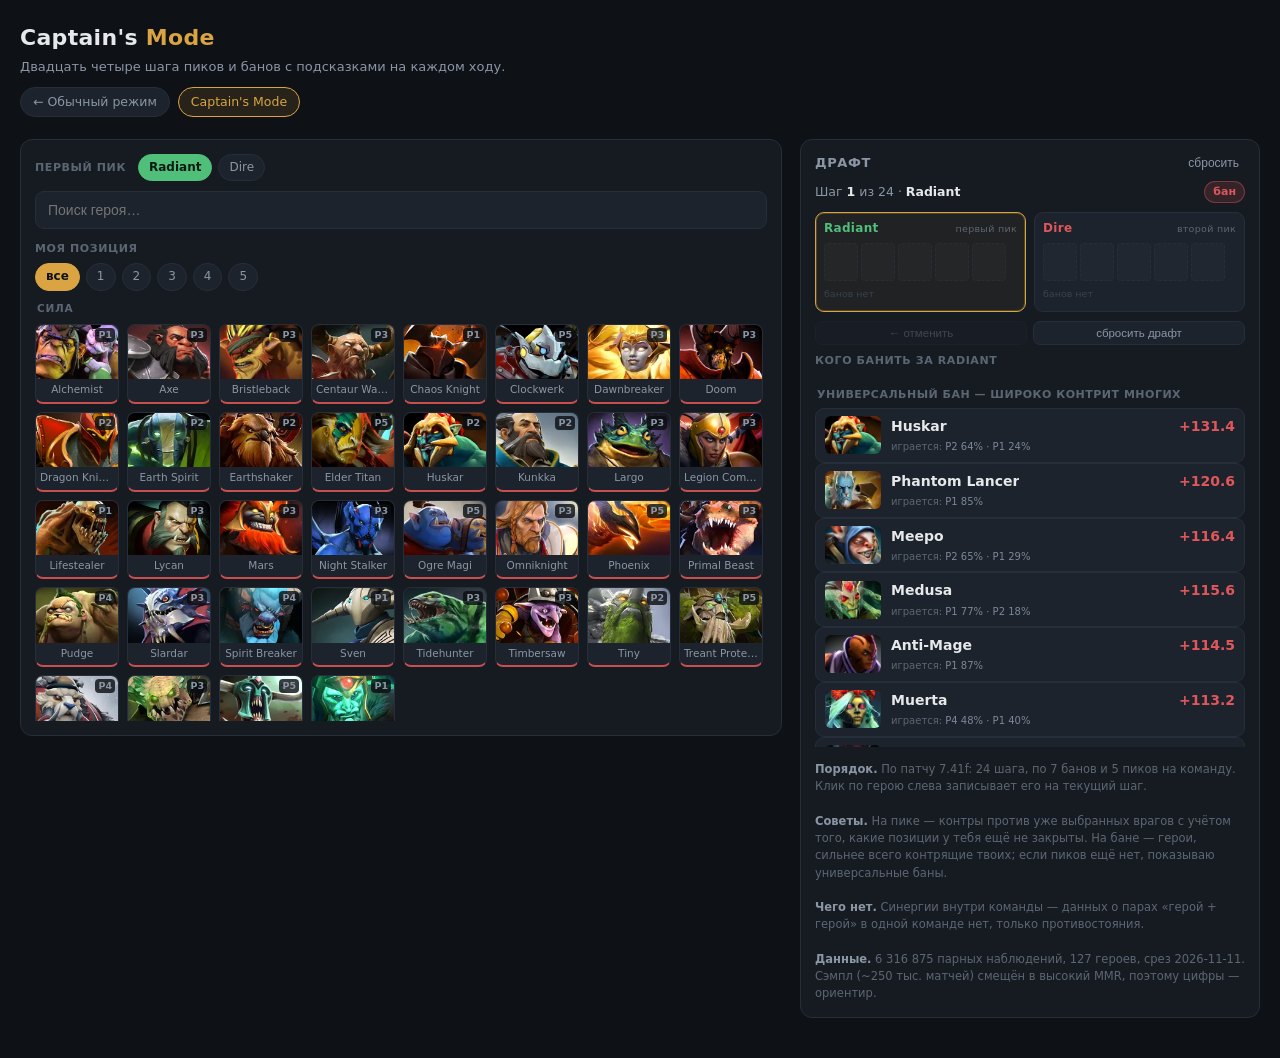
==== cm.html @ 1a608daa "Captain's Mode отдельной страницей, сортировка героев по атрибуту" ====
<!doctype html>
<html lang="ru">
<head>
<meta charset="utf-8">
<meta name="viewport" content="width=device-width, initial-scale=1">
<title>Captain's Mode — Контрпики Dota 2</title>
<link rel="stylesheet" href="app.css">
</head>
<body>

<header>
  <h1>Captain's <span>Mode</span></h1>
  <div class="sub">Двадцать четыре шага пиков и банов с подсказками на каждом ходу.</div>
  <div class="nav">
    <a href="index.html">← Обычный режим</a>
    <a class="active" href="cm.html">Captain's Mode</a>
  </div>
</header>

<main>
  <section class="card pad">
    <div class="chips" id="firstpick"></div>
    <input type="search" id="q" placeholder="Поиск героя…" autocomplete="off">
    <div class="lbl">Моя позиция</div>
    <div class="chips" id="mypos"></div>
    <div class="grid" id="grid"></div>
  </section>

  <aside class="card pad">
    <div class="hdr">
      <h2>Драфт</h2>
      <button class="clear" id="clear">сбросить</button>
    </div>
    <div id="board"></div>
    <div class="res" id="res"></div>
    <div class="note" id="note"></div>
  </aside>
</main>

<script src="data.js"></script>
<script src="app.js"></script>
<script>
(function(){
  "use strict";
  const A = window.DOTA, H = A.H, N = A.N, POSN = A.POSN;

  // Порядок Captain's Mode по патчу 7.41f: 24 шага, 14 банов и 10 пиков.
  // 7.34 переделал структуру фаз, 7.40 переставил баны в первой и третьей.
  // "first" — команда, которая берёт первой (её выбирает пользователь).
  const CM_ORDER = [
    ["first","ban"],  ["first","ban"],  ["second","ban"], ["second","ban"],
    ["first","ban"],  ["second","ban"], ["second","ban"],
    ["first","pick"], ["second","pick"],
    ["first","ban"],  ["first","ban"],  ["second","ban"],
    ["second","pick"],["first","pick"], ["first","pick"], ["second","pick"],
    ["second","pick"],["first","pick"],
    ["first","ban"],  ["second","ban"], ["first","ban"],  ["second","ban"],
    ["first","pick"], ["second","pick"]
  ];

  let firstPick = "rad";   // кто берёт первым
  let myPos = 0;
  let draft = [];          // [{side, type, hero}]

  const $ = id => document.getElementById(id);
  const sideName = s => s === "rad" ? "Radiant" : "Dire";
  const other = s => s === "rad" ? "dir" : "rad";
  const takenSet = () => new Set(draft.map(d => d.hero));

  function cmActions(){
    return CM_ORDER.map(function(step){
      return { side: step[0] === "first" ? firstPick : other(firstPick), type: step[1] };
    });
  }

  function renderFirstPick(){
    const box = $("firstpick");
    box.innerHTML = "";
    const lab = document.createElement("span");
    lab.className = "lbl";
    lab.style.cssText = "margin:0 6px 0 0";
    lab.textContent = "первый пик";
    box.appendChild(lab);
    ["rad", "dir"].forEach(function(s){
      const c = document.createElement("div");
      c.className = "chip " + s + (firstPick === s ? " on" : "");
      c.textContent = sideName(s);
      c.onclick = () => { if (firstPick !== s){ firstPick = s; draft = []; renderAll(); } };
      box.appendChild(c);
    });
  }

  function renderMyPos(){
    const box = $("mypos");
    box.innerHTML = "";
    const mk = function(val, text, title){
      const c = document.createElement("div");
      c.className = "chip" + (myPos === val ? " on" : "");
      c.textContent = text;
      if (title) c.title = title;
      c.onclick = () => { myPos = val; renderAll(); };
      box.appendChild(c);
    };
    mk(0, "все", "Не фильтровать");
    for (let p = 1; p <= 5; p++) mk(p, String(p), "Позиция " + p + " — " + POSN[p]);
  }

  function renderGrid(){
    A.grid($("grid"), {
      q: $("q").value, pos: myPos, taken: takenSet(),
      onPick: addDraft
    });
  }

  function addDraft(i){
    const acts = cmActions();
    if (draft.length >= acts.length) return;
    if (draft.some(d => d.hero === i)) return;
    const a = acts[draft.length];
    draft.push({ side: a.side, type: a.type, hero: i });
    renderAll();
  }

  function renderBoard(){
    const acts = cmActions();
    const cur = acts[draft.length] || null;
    const picks = { rad: [], dir: [] };
    const bans = { rad: [], dir: [] };
    draft.forEach(function(d){
      if (d.type === "pick") picks[d.side].push(d.hero);
      else bans[d.side].push(d.hero);
    });

    function col(side){
      const active = cur && cur.side === side ? " active" : "";
      let ps = picks[side].map(function(h){
        return '<img class="cmpick" src="' + A.img(h) + '" title="' + H[h].name + '">';
      }).join("");
      for (let k = picks[side].length; k < 5; k++) ps += '<div class="cmpick empty"></div>';
      const bs = bans[side].map(function(h){
        return '<img class="cmban" src="' + A.img(h) + '" title="бан: ' + H[h].name + '">';
      }).join("");
      return '<div class="cmteam ' + side + active + '">' +
        '<h4>' + sideName(side) + '<span>' +
          (side === firstPick ? "первый пик" : "второй пик") + '</span></h4>' +
        '<div class="cmpicks">' + ps + '</div>' +
        '<div class="cmbans">' + (bs || '<span class="cmnone">банов нет</span>') + '</div>' +
        '</div>';
    }

    let head;
    if (!cur){
      head = '<div class="cmstep"><span>Драфт собран · ' + draft.length + ' из ' +
             acts.length + ' шагов</span><span class="tag done">готово</span></div>';
    } else {
      head = '<div class="cmstep"><span>Шаг <b>' + (draft.length + 1) + '</b> из ' +
             acts.length + ' · <b>' + sideName(cur.side) + '</b></span>' +
             '<span class="tag ' + cur.type + '">' +
             (cur.type === "ban" ? "бан" : "пик") + '</span></div>';
    }

    $("board").innerHTML = head +
      '<div class="cmteams">' + col("rad") + col("dir") + '</div>' +
      '<div class="cmtools">' +
        '<button id="undo"' + (draft.length ? "" : " disabled") + '>← отменить</button>' +
        '<button id="reset">сбросить драфт</button>' +
      '</div>';

    const u = $("undo");
    if (u) u.onclick = () => { draft.pop(); renderAll(); };
    $("reset").onclick = () => { draft = []; renderAll(); };

    return { cur: cur, picks: picks };
  }

  function renderAdvice(cur, picks){
    const res = $("res");
    res.innerHTML = "";
    if (!cur){
      res.innerHTML = '<div class="empty">Драфт собран.<br>' +
        'Можно разобрать ходы кнопкой «← отменить» или начать заново.</div>';
      return;
    }

    const mine = picks[cur.side];
    const theirs = picks[other(cur.side)];
    const taken = takenSet();

    const head = document.createElement("div");
    head.className = "lbl";
    head.style.cssText = "margin:2px 0 0";
    res.appendChild(head);

    /* ---------- пик ---------- */
    if (cur.type === "pick"){
      head.textContent = theirs.length
        ? "Кого брать за " + sideName(cur.side) + " — против " + theirs.length + " вражеских"
        : "Свободный пик — врагов ещё нет";

      const covered = new Set(mine.map(A.topPos));
      const open = [1, 2, 3, 4, 5].filter(p => !covered.has(p));

      if (myPos && open.indexOf(myPos) === -1){
        const e = document.createElement("div");
        e.className = "empty";
        e.textContent = "Позиция " + myPos + " уже закрыта у " + sideName(cur.side) +
          ". Выбери «все», чтобы увидеть остальные.";
        res.appendChild(e);
        return;
      }

      function section(p, limit){
        const rows = [];
        for (let c = 0; c < N; c++){
          if (taken.has(c) || !A.canPlay(c, p)) continue;
          if (theirs.length) rows.push(A.score(c, theirs, null));
          else rows.push({ c: c, s: A.D.overall[c] - 50, parts: [], minGames: Infinity });
        }
        rows.sort((a, b) => b.s - a.s);
        if (!rows.length) return;

        const sect = document.createElement("div");
        sect.className = "sect";
        sect.innerHTML = '<h3>Позиция ' + p + ' — ' + POSN[p] + '</h3>';
        rows.slice(0, limit).forEach(function(r){
          sect.appendChild(A.rowEl(r, theirs.length ? {} : {
            hint: "винрейт " + (50 + r.s).toFixed(1) + "%"
          }));
        });
        res.appendChild(sect);
      }

      if (myPos) section(myPos, 10);
      else open.forEach(p => section(p, 3));
      return;
    }

    /* ---------- бан ---------- */
    head.textContent = "Кого банить за " + sideName(cur.side);

    const rows = [];
    for (let c = 0; c < N; c++){
      if (taken.has(c)) continue;
      if (mine.length){
        // чем сильнее герой контрит уже взятых своих — тем нужнее бан
        const sc = A.score(c, mine, null);
        rows.push(sc);
      } else {
        // своих героев ещё нет — баним тех, кто широко контрит многих
        let power = 0;
        for (let j = 0; j < N; j++) if (c !== j && A.D.mu[c][j] > 0) power += A.D.mu[c][j];
        rows.push({ c: c, s: power * 25, parts: [], minGames: Infinity });
      }
    }
    rows.sort((a, b) => b.s - a.s);

    const sect = document.createElement("div");
    sect.className = "sect";
    sect.innerHTML = '<h3>' + (mine.length
      ? "насколько сильно контрит твоих героев"
      : "универсальный бан — широко контрит многих") + '</h3>';
    rows.slice(0, 10).forEach(r => sect.appendChild(A.rowEl(r, { ban: true })));
    res.appendChild(sect);
  }

  function renderNote(){
    const m = A.D.meta;
    $("note").innerHTML =
      '<b>Порядок.</b> По патчу 7.41f: 24 шага, по 7 банов и 5 пиков на команду. ' +
      'Клик по герою слева записывает его на текущий шаг.<br><br>' +
      '<b>Советы.</b> На пике — контры против уже выбранных врагов с учётом того, ' +
      'какие позиции у тебя ещё не закрыты. На бане — герои, сильнее всего контрящие ' +
      'твоих; если пиков ещё нет, показываю универсальные баны.<br><br>' +
      '<b>Чего нет.</b> Синергии внутри команды — данных о парах «герой + герой» в одной ' +
      'команде нет, только противостояния.<br><br>' +
      '<b>Данные.</b> ' + m.observations.toLocaleString("ru-RU") + ' парных наблюдений, ' +
      m.heroes + ' героев, срез ' + m.built + '. Сэмпл (~250 тыс. матчей) смещён в ' +
      'высокий MMR, поэтому цифры — ориентир.';
  }

  function renderAll(){
    renderFirstPick();
    renderMyPos();
    renderGrid();
    const b = renderBoard();
    renderAdvice(b.cur, b.picks);
    renderNote();
    writeHash();
  }

  function readHash(){
    const raw = location.hash.slice(1);
    if (!raw) return;
    try {
      const parts = decodeURIComponent(raw).split(",");
      if (parts[0] !== "cm") return;
      firstPick = parts[1] === "dir" ? "dir" : "rad";
      const acts = cmActions();
      parts.slice(2).forEach(function(tok, k){
        const hero = parseInt(tok, 10);
        if (!(hero >= 0 && hero < N) || k >= acts.length) return;
        if (draft.some(d => d.hero === hero)) return;
        draft.push({ side: acts[k].side, type: acts[k].type, hero: hero });
      });
    } catch (e) { /* битая ссылка — игнорируем */ }
  }

  function writeHash(){
    try {
      const h = "cm," + firstPick + (draft.length
        ? "," + draft.map(function(d){ return d.hero; }).join(",") : "");
      history.replaceState(null, "", "#" + encodeURIComponent(h));
    } catch (e) { /* file:// — не критично */ }
  }

  document.addEventListener("keydown", function(e){
    if (e.key === "Escape"){ draft = []; renderAll(); return; }
    if (e.key === "Backspace" && document.activeElement !== $("q") && draft.length){
      draft.pop(); renderAll();
    }
  });
  $("clear").onclick = () => { draft = []; renderAll(); };
  $("q").oninput = renderGrid;

  readHash();
  renderAll();
})();
</script>
</body>
</html>
---- app.css ----
:root{
  --bg:#0e1116; --panel:#161b22; --panel2:#1c232c; --line:#262e39;
  --text:#e6e8ea; --dim:#8b96a5; --gold:#d9a441; --good:#4fbf7a; --bad:#e0575b;
  --rad:#4fbf7a; --dir:#e0575b;
}
*{box-sizing:border-box}
html,body{margin:0;padding:0;background:var(--bg);color:var(--text);
  font:15px/1.45 "Segoe UI",system-ui,-apple-system,sans-serif}
a{color:var(--gold)}
header{padding:22px 20px 8px;max-width:1400px;margin:0 auto}
h1{margin:0;font-size:22px;letter-spacing:.3px;font-weight:650}
h1 span{color:var(--gold)}
.sub{color:var(--dim);font-size:13px;margin-top:4px}
.nav{margin-top:10px;display:flex;gap:8px;flex-wrap:wrap}
.nav a{font-size:12.5px;text-decoration:none;padding:5px 12px;border-radius:999px;
  border:1px solid var(--line);background:var(--panel2);color:var(--dim)}
.nav a:hover{color:var(--gold);border-color:var(--gold)}
.nav a.active{color:var(--gold);border-color:var(--gold);background:rgba(217,164,65,.12)}

main{max-width:1400px;margin:0 auto;padding:14px 20px 40px;
  display:grid;grid-template-columns:1fr 460px;gap:18px;align-items:start}
@media (max-width:1050px){ main{grid-template-columns:1fr} }

.card{background:var(--panel);border:1px solid var(--line);border-radius:12px}
.pad{padding:14px}

input[type=search]{width:100%;background:var(--panel2);border:1px solid var(--line);
  border-radius:9px;color:var(--text);padding:10px 12px;font-size:14px;outline:none;margin-top:10px}
input[type=search]:focus{border-color:var(--gold)}

.lbl{font-size:11px;text-transform:uppercase;letter-spacing:.6px;color:#5c6673;
  font-weight:600;margin:12px 0 6px}
.chips{display:flex;flex-wrap:wrap;gap:6px;align-items:center}
.chip{font-size:12px;padding:4px 10px;border-radius:999px;cursor:pointer;
  background:var(--panel2);border:1px solid var(--line);color:var(--dim);user-select:none;
  white-space:nowrap}
.chip:hover{color:var(--text)}
.chip.on{background:var(--gold);border-color:var(--gold);color:#101317;font-weight:700}
.chip.on:hover{color:#101317}
.chip.rad.on{background:var(--rad);border-color:var(--rad);color:#0c1a12}
.chip.dir.on{background:var(--dir);border-color:var(--dir);color:#fff}

/* сетка героев */
.grid{display:grid;grid-template-columns:repeat(auto-fill,minmax(76px,1fr));gap:8px;
  max-height:calc(100vh - 480px);min-height:200px;overflow:auto;padding-right:4px;margin-top:10px}
.agroup{grid-column:1/-1;font-size:10.5px;text-transform:uppercase;letter-spacing:.8px;
  color:#5c6673;font-weight:700;margin:10px 0 0;padding-left:2px}
.agroup:first-child{margin-top:0}
.hero{position:relative;cursor:pointer;border-radius:8px;overflow:hidden;
  background:var(--panel2);border:1px solid var(--line);transition:transform .08s,border-color .08s}
.hero:hover{transform:translateY(-2px);border-color:var(--gold)}
.hero img{display:block;width:100%;aspect-ratio:1.5/1;object-fit:cover;background:#0a0d11}
.hero .nm{font-size:10.5px;padding:3px 4px 4px;text-align:center;color:var(--dim);
  white-space:nowrap;overflow:hidden;text-overflow:ellipsis}
.hero.picked{opacity:.22;pointer-events:none;filter:grayscale(1)}
.hero .fallback{display:none;width:100%;aspect-ratio:1.5/1;place-items:center;
  font-size:20px;color:var(--dim);background:#0a0d11}
.hero .pbadge{position:absolute;top:3px;right:3px;background:rgba(10,13,17,.8);
  color:var(--dim);font-size:9.5px;font-weight:700;border-radius:4px;padding:0 3px;line-height:14px}
.attr-str{border-bottom:2px solid #c94f4f} .attr-agi{border-bottom:2px solid #4fbf7a}
.attr-int{border-bottom:2px solid #4fa8e8} .attr-all{border-bottom:2px solid #b06fd6}

/* простой режим */
.slots{display:flex;gap:8px;flex-wrap:wrap;min-height:60px;align-items:center}
.slot{width:64px;height:44px;border-radius:7px;border:1px dashed var(--line);
  background:rgba(255,255,255,.02);display:grid;place-items:center;color:#39424f;font-size:18px}
.pick{position:relative;width:64px;cursor:pointer}
.pick img{width:64px;height:44px;object-fit:cover;border-radius:7px;display:block;border:1px solid var(--line)}
.pick .x{position:absolute;top:-6px;right:-6px;width:18px;height:18px;border-radius:50%;
  background:var(--bad);color:#fff;font-size:12px;line-height:18px;text-align:center;
  opacity:0;transition:opacity .1s}
.pick:hover .x{opacity:1}
.posbadge{position:absolute;left:3px;bottom:3px;background:rgba(10,13,17,.88);
  border:1px solid var(--gold);color:var(--gold);font-size:10px;font-weight:700;
  border-radius:5px;padding:0 4px;line-height:15px;cursor:pointer}
.posbadge:hover{background:var(--gold);color:#111}

/* капитанский режим */
.cmstep{font-size:12.5px;color:var(--dim);margin-bottom:9px;display:flex;
  justify-content:space-between;align-items:center;gap:8px;flex-wrap:wrap}
.cmstep b{color:var(--text)}
.cmstep .tag{font-size:11px;padding:2px 8px;border-radius:999px;font-weight:700}
.cmstep .tag.ban{background:rgba(224,87,91,.15);color:#e0575b;border:1px solid rgba(224,87,91,.4)}
.cmstep .tag.pick{background:rgba(79,191,122,.15);color:#4fbf7a;border:1px solid rgba(79,191,122,.4)}
.cmstep .tag.done{background:var(--panel2);color:var(--dim);border:1px solid var(--line)}
.cmteams{display:grid;grid-template-columns:1fr 1fr;gap:8px}
.cmteam{border:1px solid var(--line);border-radius:9px;padding:7px 8px;background:var(--panel2)}
.cmteam.active{border-color:var(--gold);box-shadow:inset 0 0 0 1px rgba(217,164,65,.25);
  background:rgba(217,164,65,.05)}
.cmteam h4{margin:0 0 6px;font-size:12px;font-weight:700;letter-spacing:.3px;
  display:flex;justify-content:space-between;align-items:baseline}
.cmteam.rad h4{color:var(--rad)} .cmteam.dir h4{color:var(--dir)}
.cmteam h4 span{font-size:9.5px;font-weight:400;color:#5c6673}
.cmpicks{display:flex;gap:3px}
.cmpick{width:34px;height:23px;border-radius:4px;object-fit:cover;background:#0a0d11;display:block}
.cmpick.empty{border:1px dashed var(--line);background:rgba(255,255,255,.02)}
.cmbans{display:flex;flex-wrap:wrap;gap:3px;margin-top:6px;min-height:17px}
.cmban{width:22px;height:15px;border-radius:3px;object-fit:cover;opacity:.4;filter:grayscale(1)}
.cmnone{font-size:9.5px;color:#39424f}
.cmtools{display:flex;gap:6px;margin-top:9px}
.cmtools button{flex:1;font-size:11.5px;padding:5px 8px;border-radius:7px;cursor:pointer;
  background:var(--panel2);border:1px solid var(--line);color:var(--dim)}
.cmtools button:hover{color:var(--text);border-color:var(--gold)}
.cmtools button:disabled{opacity:.35;cursor:default;border-color:var(--line);color:var(--dim)}

/* выдача */
.res{margin-top:6px;display:flex;flex-direction:column;gap:6px;max-height:44vh;overflow:auto}
.sect{margin-top:12px}
.sect h3{font-size:11px;letter-spacing:.5px;color:#5c6673;text-transform:uppercase;
  margin:0 0 5px 2px;font-weight:600}
.row{display:flex;gap:10px;align-items:center;background:var(--panel2);
  border:1px solid var(--line);border-radius:9px;padding:7px 9px}
.row .ico{width:56px;height:38px;border-radius:6px;object-fit:cover;flex:none;background:#0a0d11}
.row .body{flex:1;min-width:0}
.row .top{display:flex;justify-content:space-between;gap:8px;align-items:baseline}
.row .name{font-weight:600;font-size:14px;white-space:nowrap;overflow:hidden;text-overflow:ellipsis}
.row .score{font-variant-numeric:tabular-nums;font-weight:700;color:var(--good);font-size:14px}
.row .score.low{color:var(--dim)}
.row .score.bad{color:var(--bad)}
.row .parts{display:flex;flex-wrap:wrap;gap:3px 8px;margin-top:2px}
.part{font-size:11px;color:var(--dim);font-variant-numeric:tabular-nums}
.part b{font-weight:600}
.part.pos b{color:#5cc98a} .part.neg b{color:#d97074}
.rel{font-size:10px;color:#5c6673;margin-top:2px}
.rel i{font-style:normal;color:#7d8797}
.empty{color:var(--dim);font-size:13px;padding:18px 2px;text-align:center}
.note{font-size:11.5px;color:#5c6673;line-height:1.5;margin-top:14px}
.note b{color:var(--dim)}
.hdr{display:flex;justify-content:space-between;align-items:center;margin-bottom:8px}
.hdr h2{font-size:13px;margin:0;color:var(--dim);font-weight:600;text-transform:uppercase;
  letter-spacing:.6px}
.clear{font-size:12px;color:var(--dim);cursor:pointer;background:none;border:none}
.clear:hover{color:var(--gold)}
::-webkit-scrollbar{width:9px} ::-webkit-scrollbar-thumb{background:#2b3540;border-radius:5px}
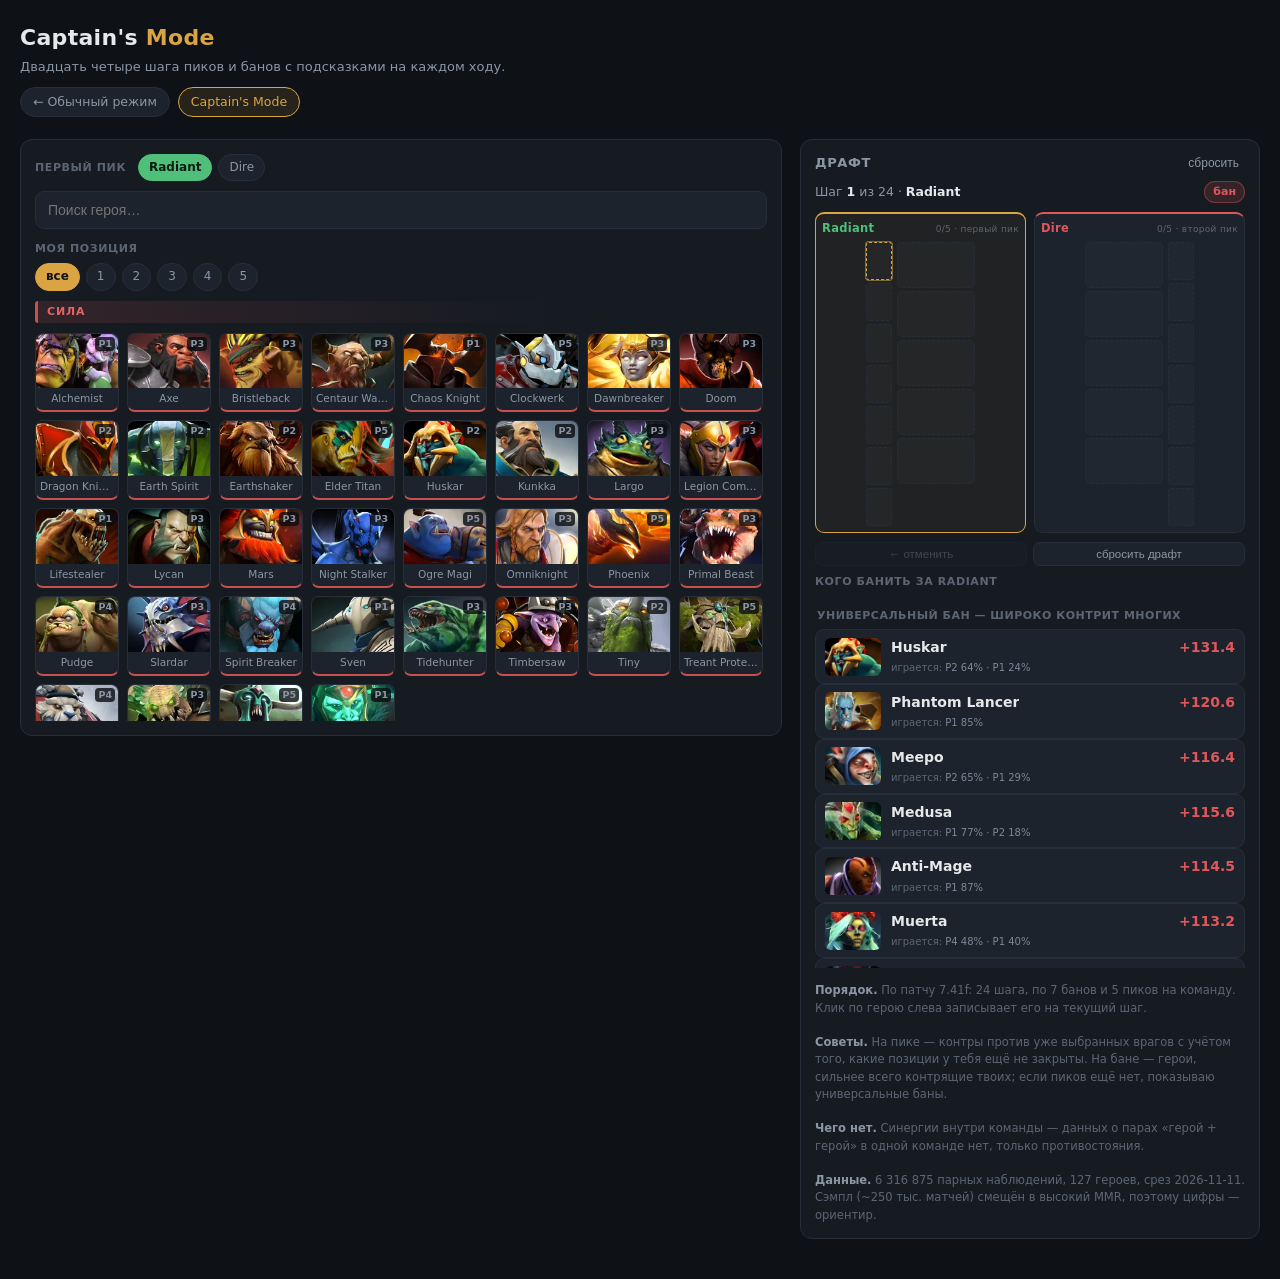
==== commit 32be9b16: "Доска драфта как в игре: пики колонками, баны снаружи" ====
--- a/cm.html
+++ b/cm.html
@@ -131,20 +131,46 @@
       else bans[d.side].push(d.hero);
     });
 
-    function col(side){
+    function pickSlots(side){
+      let out = "";
+      for (let k = 0; k < 5; k++){
+        const hero = picks[side][k];
+        const isNext = cur && cur.side === side && cur.type === "pick" &&
+                       k === picks[side].length;
+        if (hero === undefined){
+          out += '<div class="dslot empty' + (isNext ? " next" : "") + '"></div>';
+        } else {
+          out += '<img class="dslot" src="' + A.img(hero) + '" title="' + H[hero].name + '">';
+        }
+      }
+      return out;
+    }
+
+    function banSlots(side){
+      let out = "";
+      for (let k = 0; k < 7; k++){
+        const hero = bans[side][k];
+        const isNext = cur && cur.side === side && cur.type === "ban" &&
+                       k === bans[side].length;
+        if (hero === undefined){
+          out += '<div class="bslot empty' + (isNext ? " next" : "") + '"></div>';
+        } else {
+          out += '<img class="bslot" src="' + A.img(hero) + '" title="бан: ' + H[hero].name + '">';
+        }
+      }
+      return out;
+    }
+
+    function sideHTML(side){
       const active = cur && cur.side === side ? " active" : "";
-      let ps = picks[side].map(function(h){
-        return '<img class="cmpick" src="' + A.img(h) + '" title="' + H[h].name + '">';
-      }).join("");
-      for (let k = picks[side].length; k < 5; k++) ps += '<div class="cmpick empty"></div>';
-      const bs = bans[side].map(function(h){
-        return '<img class="cmban" src="' + A.img(h) + '" title="бан: ' + H[h].name + '">';
-      }).join("");
-      return '<div class="cmteam ' + side + active + '">' +
-        '<h4>' + sideName(side) + '<span>' +
+      const bansCol = '<div class="dcol">' + banSlots(side) + '</div>';
+      const picksCol = '<div class="dcol">' + pickSlots(side) + '</div>';
+      // Radiant: баны слева от пиков, Dire — наоборот, как в игре
+      const inner = side === "rad" ? bansCol + picksCol : picksCol + bansCol;
+      return '<div class="dside ' + side + active + '">' +
+        '<h4>' + sideName(side) + '<span>' + picks[side].length + '/5 · ' +
           (side === firstPick ? "первый пик" : "второй пик") + '</span></h4>' +
-        '<div class="cmpicks">' + ps + '</div>' +
-        '<div class="cmbans">' + (bs || '<span class="cmnone">банов нет</span>') + '</div>' +
+        '<div class="dcols">' + inner + '</div>' +
         '</div>';
     }
 
@@ -160,7 +186,7 @@
     }
 
     $("board").innerHTML = head +
-      '<div class="cmteams">' + col("rad") + col("dir") + '</div>' +
+      '<div class="draft">' + sideHTML("rad") + sideHTML("dir") + '</div>' +
       '<div class="cmtools">' +
         '<button id="undo"' + (draft.length ? "" : " disabled") + '>← отменить</button>' +
         '<button id="reset">сбросить драфт</button>' +
--- a/app.css
+++ b/app.css
@@ -43,9 +43,18 @@
 /* сетка героев */
 .grid{display:grid;grid-template-columns:repeat(auto-fill,minmax(76px,1fr));gap:8px;
   max-height:calc(100vh - 480px);min-height:200px;overflow:auto;padding-right:4px;margin-top:10px}
-.agroup{grid-column:1/-1;font-size:10.5px;text-transform:uppercase;letter-spacing:.8px;
-  color:#5c6673;font-weight:700;margin:10px 0 0;padding-left:2px}
+.agroup{grid-column:1/-1;font-size:11px;text-transform:uppercase;letter-spacing:.9px;
+  color:#5c6673;font-weight:700;margin:12px 0 2px;padding:3px 0 3px 9px;
+  border-left:3px solid transparent;border-radius:3px}
 .agroup:first-child{margin-top:0}
+.agroup.str{color:#e36666;border-left-color:#c94f4f;
+  background:linear-gradient(90deg,rgba(201,79,79,.16),transparent 70%)}
+.agroup.agi{color:#5fd28c;border-left-color:#4fbf7a;
+  background:linear-gradient(90deg,rgba(79,191,122,.16),transparent 70%)}
+.agroup.int{color:#5fb1ec;border-left-color:#4fa8e8;
+  background:linear-gradient(90deg,rgba(79,168,232,.16),transparent 70%)}
+.agroup.all{color:#c489e8;border-left-color:#b06fd6;
+  background:linear-gradient(90deg,rgba(176,111,214,.16),transparent 70%)}
 .hero{position:relative;cursor:pointer;border-radius:8px;overflow:hidden;
   background:var(--panel2);border:1px solid var(--line);transition:transform .08s,border-color .08s}
 .hero:hover{transform:translateY(-2px);border-color:var(--gold)}
@@ -83,20 +92,31 @@
 .cmstep .tag.ban{background:rgba(224,87,91,.15);color:#e0575b;border:1px solid rgba(224,87,91,.4)}
 .cmstep .tag.pick{background:rgba(79,191,122,.15);color:#4fbf7a;border:1px solid rgba(79,191,122,.4)}
 .cmstep .tag.done{background:var(--panel2);color:var(--dim);border:1px solid var(--line)}
-.cmteams{display:grid;grid-template-columns:1fr 1fr;gap:8px}
-.cmteam{border:1px solid var(--line);border-radius:9px;padding:7px 8px;background:var(--panel2)}
-.cmteam.active{border-color:var(--gold);box-shadow:inset 0 0 0 1px rgba(217,164,65,.25);
+/* доска драфта — как на экране CM в самой игре: пики двумя колонками,
+   баны снаружи (Radiant слева, Dire справа) */
+.draft{display:flex;gap:8px;align-items:flex-start;margin-bottom:9px}
+.dside{flex:1;border:1px solid var(--line);border-radius:9px;padding:6px;background:var(--panel2)}
+.dside.rad{border-top:2px solid var(--rad)}
+.dside.dir{border-top:2px solid var(--dir)}
+.dside.active{border-color:var(--gold);border-top-color:var(--gold);
   background:rgba(217,164,65,.05)}
-.cmteam h4{margin:0 0 6px;font-size:12px;font-weight:700;letter-spacing:.3px;
+.dside h4{margin:0 0 6px;font-size:11.5px;font-weight:700;letter-spacing:.3px;
   display:flex;justify-content:space-between;align-items:baseline}
-.cmteam.rad h4{color:var(--rad)} .cmteam.dir h4{color:var(--dir)}
-.cmteam h4 span{font-size:9.5px;font-weight:400;color:#5c6673}
-.cmpicks{display:flex;gap:3px}
-.cmpick{width:34px;height:23px;border-radius:4px;object-fit:cover;background:#0a0d11;display:block}
-.cmpick.empty{border:1px dashed var(--line);background:rgba(255,255,255,.02)}
-.cmbans{display:flex;flex-wrap:wrap;gap:3px;margin-top:6px;min-height:17px}
-.cmban{width:22px;height:15px;border-radius:3px;object-fit:cover;opacity:.4;filter:grayscale(1)}
-.cmnone{font-size:9.5px;color:#39424f}
+.dside.rad h4{color:var(--rad)} .dside.dir h4{color:var(--dir)}
+.dside h4 span{font-size:9px;font-weight:400;color:#5c6673}
+.dcols{display:flex;gap:5px;justify-content:center;align-items:flex-start}
+.dcol{display:flex;flex-direction:column;gap:3px;flex:none}
+.dslot{width:78px;height:46px;border-radius:5px;object-fit:cover;display:block;
+  background:#0a0d11;border:1px solid #20272f}
+.dslot.empty{border:1px dashed var(--line);background:rgba(255,255,255,.02)}
+.bslot{width:26px;height:16px;border-radius:3px;object-fit:cover;display:block;
+  background:#0a0d11;border:1px solid #20272f}
+.bslot.empty{border:1px dashed var(--line);background:rgba(255,255,255,.02)}
+.next{border-color:var(--gold) !important;
+  box-shadow:0 0 0 1px rgba(217,164,65,.55)}
+@media (max-width:520px){
+  .dslot{width:64px;height:38px} .bslot{width:22px;height:14px}
+}
 .cmtools{display:flex;gap:6px;margin-top:9px}
 .cmtools button{flex:1;font-size:11.5px;padding:5px 8px;border-radius:7px;cursor:pointer;
   background:var(--panel2);border:1px solid var(--line);color:var(--dim)}
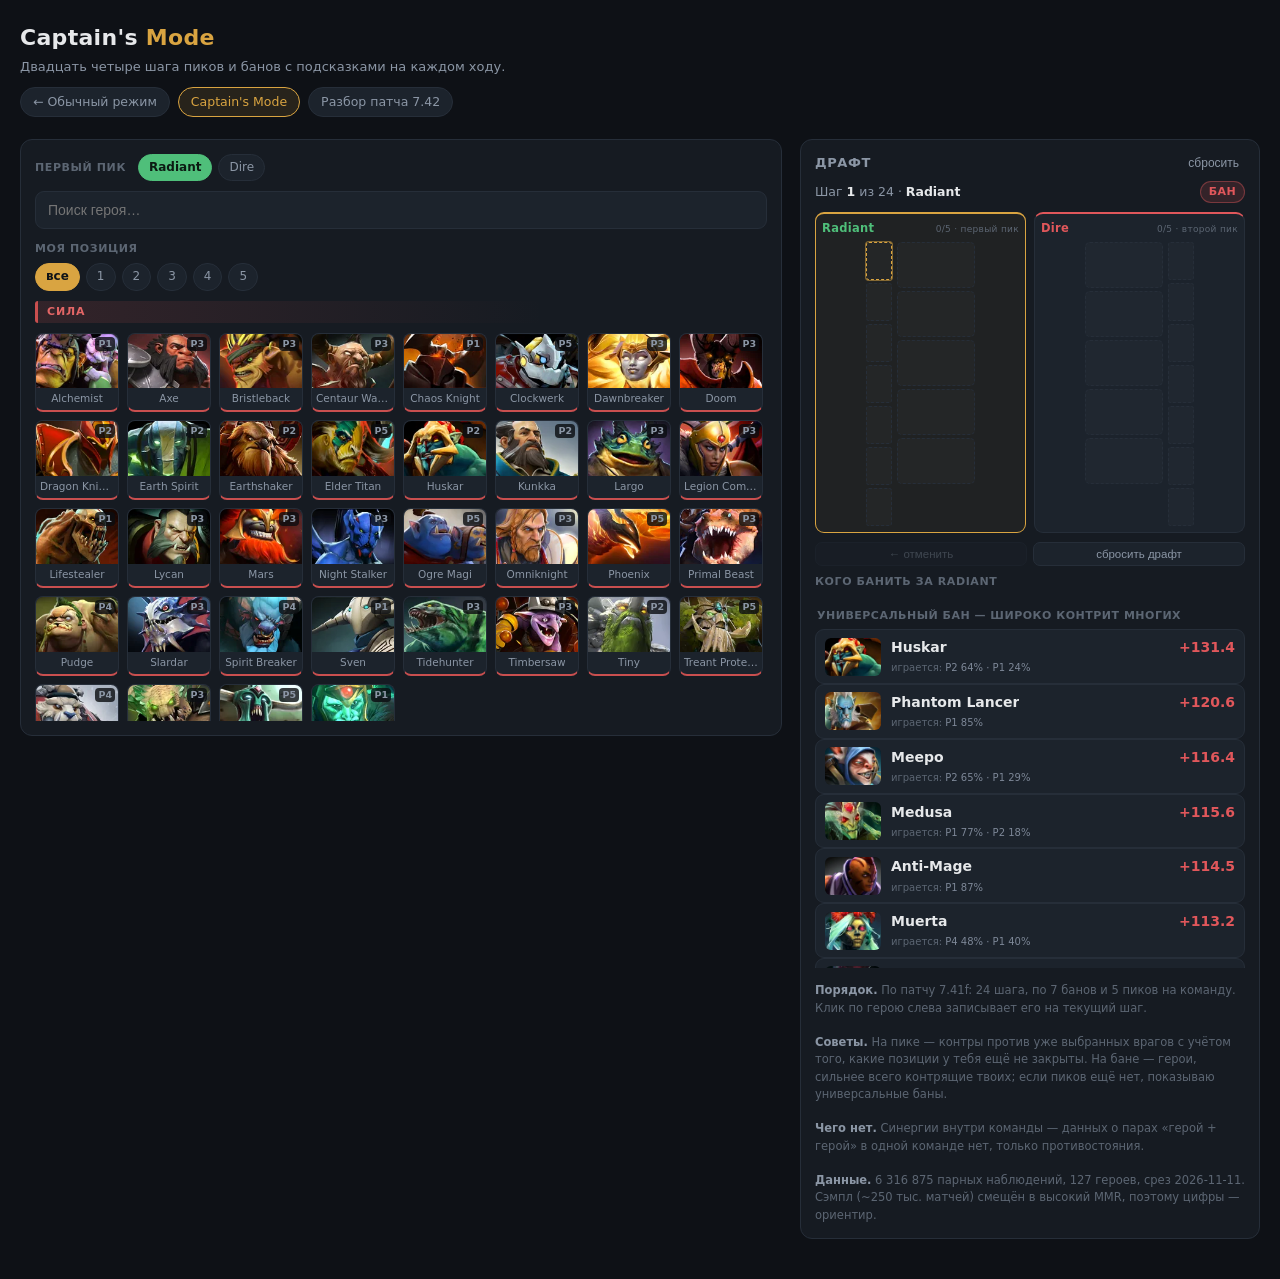
==== commit 13309a5a: "Разбор патча 7.42: вкладка с механиками, усилениями, ослаблениями и прогнозом меты" ====
--- a/cm.html
+++ b/cm.html
@@ -14,6 +14,7 @@
   <div class="nav">
     <a href="index.html">← Обычный режим</a>
     <a class="active" href="cm.html">Captain's Mode</a>
+    <a href="patch.html">Разбор патча 7.42</a>
   </div>
 </header>
 
--- a/app.css
+++ b/app.css
@@ -152,3 +152,49 @@
 .clear{font-size:12px;color:var(--dim);cursor:pointer;background:none;border:none}
 .clear:hover{color:var(--gold)}
 ::-webkit-scrollbar{width:9px} ::-webkit-scrollbar-thumb{background:#2b3540;border-radius:5px}
+
+/* ---------- разбор патча ---------- */
+.patch-main{display:block;max-width:1120px}
+.tabs{display:flex;gap:6px;flex-wrap:wrap;margin-bottom:14px}
+.tab{font:inherit;font-size:13px;padding:7px 14px;border-radius:999px;cursor:pointer;
+  background:var(--panel2);border:1px solid var(--line);color:var(--dim)}
+.tab:hover{color:var(--text);border-color:#3a4552}
+.tab.on{color:#101317;background:var(--gold);border-color:var(--gold);font-weight:700}
+.panel{display:none}
+.panel.on{display:block}
+.pcard{background:var(--panel);border:1px solid var(--line);border-radius:12px;padding:16px 18px}
+.msec{margin:0 0 20px}
+.msec:last-child{margin-bottom:0}
+.msec h2{font-size:12px;letter-spacing:.7px;text-transform:uppercase;color:var(--gold);
+  margin:0 0 8px;font-weight:700}
+.msec h3{font-size:11px;letter-spacing:.5px;text-transform:uppercase;color:#6b7684;
+  margin:14px 0 5px;font-weight:700}
+.msec ul{margin:0;padding-left:17px}
+.msec li{font-size:13.5px;line-height:1.5;color:#c9d0d8;margin:3px 0}
+.msec li b{color:#fff;font-weight:600}
+.pnote{font-size:11.5px;color:#5c6673;margin-top:14px;line-height:1.5}
+.pnote b{color:var(--dim)}
+
+.hcards{display:grid;grid-template-columns:repeat(auto-fill,minmax(340px,1fr));gap:10px}
+.hcard{display:flex;gap:10px;background:var(--panel2);border:1px solid var(--line);
+  border-radius:10px;padding:10px}
+.hcard img{width:86px;height:57px;object-fit:cover;border-radius:6px;flex:none;background:#0a0d11}
+.hcard .hb{min-width:0;flex:1}
+.hcard .hn{font-size:14px;font-weight:650;display:flex;align-items:center;gap:7px;flex-wrap:wrap}
+.hcard ul{margin:5px 0 0;padding-left:15px}
+.hcard li{font-size:12.5px;line-height:1.45;color:#aab3bf;margin:2px 0}
+.hcard li b{color:#e6e8ea;font-weight:600}
+.tag{font-size:9px;font-weight:700;letter-spacing:.4px;text-transform:uppercase;
+  padding:1px 6px;border-radius:999px;border:1px solid;white-space:nowrap}
+.tag.up{color:#4fbf7a;border-color:rgba(79,191,122,.45);background:rgba(79,191,122,.12)}
+.tag.dn{color:#e0575b;border-color:rgba(224,87,91,.45);background:rgba(224,87,91,.12)}
+.tag.rw{color:#d9a441;border-color:rgba(217,164,65,.45);background:rgba(217,164,65,.12)}
+
+.metapos{display:flex;gap:6px;flex-wrap:wrap;margin-bottom:12px;align-items:center}
+.mrow{display:flex;gap:12px;align-items:flex-start;background:var(--panel2);
+  border:1px solid var(--line);border-radius:10px;padding:11px;margin-bottom:8px}
+.mrow img{width:96px;height:64px;object-fit:cover;border-radius:7px;flex:none;background:#0a0d11}
+.mrow .mn{font-weight:650;font-size:14.5px;display:flex;gap:8px;align-items:baseline;flex-wrap:wrap}
+.mrow .why{font-size:12.5px;color:#98a3b1;margin-top:3px;line-height:1.45}
+.mrow .why b{color:#d8dde3;font-weight:600}
+.mnum{font-size:10.5px;color:#5c6673;font-weight:700;letter-spacing:.5px}
